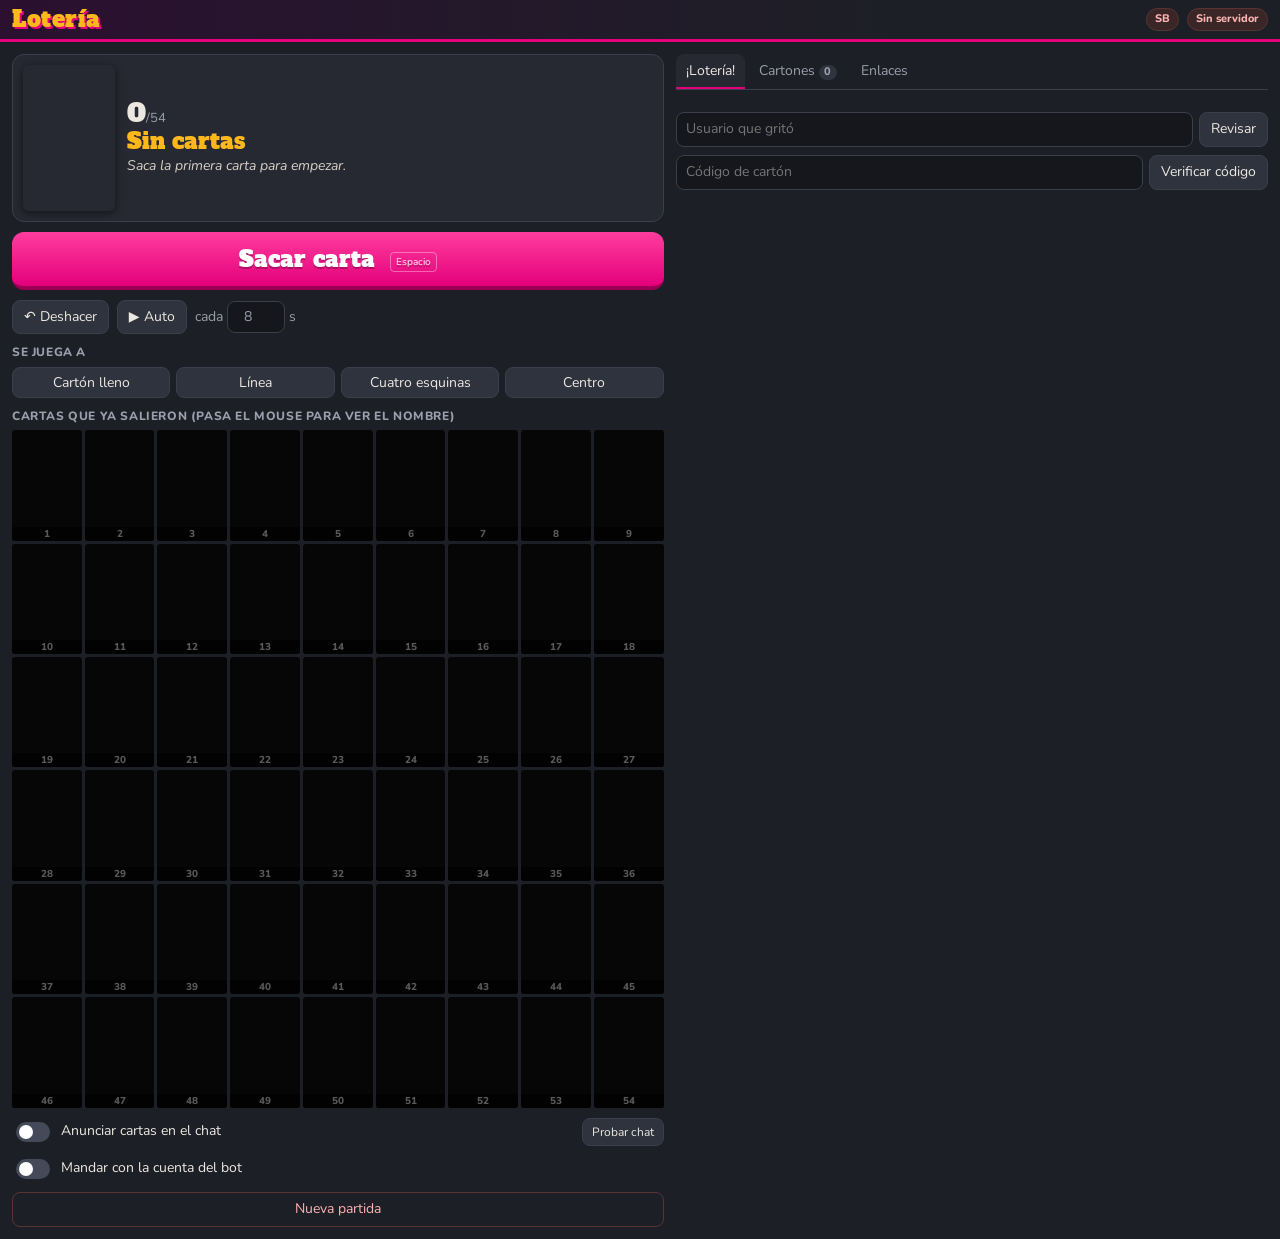
==== index.html @ 20891783 "Add files via upload" ====
<!doctype html>
<html lang="es">
<head>
  <meta charset="utf-8">
  <meta name="viewport" content="width=device-width, initial-scale=1">
  <title>Lotería · Control</title>
  <link rel="icon" href="data:image/svg+xml,<svg xmlns='http://www.w3.org/2000/svg' viewBox='0 0 100 100'><text y='.9em' font-size='90'>🎴</text></svg>">
  <link rel="preconnect" href="https://fonts.googleapis.com">
  <link rel="preconnect" href="https://fonts.gstatic.com" crossorigin>
  <link rel="stylesheet" href="https://fonts.googleapis.com/css2?family=Alfa+Slab+One&family=Nunito:wght@400;600;800&display=swap">
  <link rel="stylesheet" href="dock.css">
</head>
<body>
  <header class="barra">
    <h1>Lotería</h1>
    <span id="modo-actual" class="modo-actual"></span>
    <span class="espacio"></span>
    <span id="pill-sb" class="pill" title="Streamer.bot">SB</span>
    <span id="pill-enlace" class="pill" title="Servidor local">Servidor</span>
  </header>

  <main class="dock">
    <section class="col col-juego" aria-label="Juego">
      <div class="actual" id="actual">
        <div class="actual-img"><img id="actual-img" alt="" hidden></div>
        <div class="actual-texto">
          <div class="contador"><b id="cuenta">0</b><span>/54</span></div>
          <div id="actual-nombre" class="actual-nombre">Sin cartas</div>
          <div id="actual-verso" class="actual-verso">Saca la primera carta para empezar.</div>
        </div>
      </div>

      <button id="btn-sacar" class="btn-sacar">Sacar carta <kbd>Espacio</kbd></button>

      <div class="fila">
        <button id="btn-deshacer" title="Regresa la última carta al mazo">↶ Deshacer</button>
        <button id="btn-auto" class="toggle" aria-pressed="false">▶ Auto</button>
        <label class="segundos" title="Segundos entre cartas">cada <input id="auto-seg" type="number" min="5" max="600" step="1" value="8"> s</label>
        <span id="auto-cuenta" class="sutil"></span>
      </div>

      <div class="bloque">
        <div class="bloque-titulo">Se juega a</div>
        <div class="modos" id="modos" role="radiogroup" aria-label="Modo de juego"></div>
      </div>

      <div class="bloque">
        <div class="bloque-titulo">Cartas que ya salieron <span class="sutil">(pasa el mouse para ver el nombre)</span></div>
        <div id="tablero" class="tablero"></div>
      </div>

      <div class="fila">
        <label class="interruptor"><input type="checkbox" id="chk-anunciar"><span>Anunciar cartas en el chat</span></label>
        <span class="espacio"></span>
        <button id="btn-probar" class="chico" title="Manda un mensaje de prueba al chat">Probar chat</button>
      </div>
      <label class="interruptor" title="Usa la cuenta de bot conectada en Streamer.bot (Platforms → Twitch → Accounts)"><input type="checkbox" id="chk-bot"><span>Mandar con la cuenta del bot</span></label>
      <p id="sb-error" class="sb-error" role="alert" hidden></p>

      <button id="btn-barajar" class="peligro">Nueva partida</button>
    </section>

    <section class="col col-gente" aria-label="Jugadores">
      <nav class="tabs" role="tablist">
        <button class="tab" data-vista="reclamos" role="tab">¡Lotería! <span id="badge-reclamos" class="badge" hidden></span></button>
        <button class="tab" data-vista="cartones" role="tab">Cartones <span id="badge-cartones" class="badge"></span></button>
        <button class="tab" data-vista="enlaces" role="tab">Enlaces</button>
      </nav>

      <div class="vista" id="vista-reclamos">
        <div id="ganadores"></div>
        <form class="mini-form" id="form-reclamar">
          <input id="in-reclamar" placeholder="Usuario que gritó" autocomplete="off">
          <button>Revisar</button>
        </form>
        <form class="mini-form" id="form-verificar">
          <input id="in-verificar" placeholder="Código de cartón" autocomplete="off" maxlength="8">
          <button>Verificar código</button>
        </form>
        <div id="resultado-manual" class="resultado" hidden></div>
        <ul id="lista-reclamos" class="lista"></ul>
      </div>

      <div class="vista" id="vista-cartones" hidden>
        <form class="mini-form" id="form-carton">
          <input id="in-carton" placeholder="Usuario de Twitch" autocomplete="off">
          <button>Dar cartón</button>
        </form>
        <label class="interruptor chico"><input type="checkbox" id="chk-avisar-carton" checked><span>Avisarle en el chat</span></label>
        <ul id="lista-cartones" class="lista"></ul>
      </div>

      <div class="vista" id="vista-enlaces" hidden>
        <p class="ayuda">Copia estas direcciones en OBS. Todo corre en tu compu.</p>
        <label class="enlace">Overlay (Browser Source 1920×1080)<input readonly id="url-overlay"></label>
        <label class="enlace">Tu usuario de Twitch (para tu propio cartón)<input id="in-mi-usuario" placeholder="p. ej. DiscoPeligro" autocomplete="off"></label>
        <label class="enlace">Tu cartón para OBS (solo se ve, Browser Source)<input readonly id="url-carton-obs" placeholder="Escribe tu usuario arriba"></label>
        <label class="enlace">Cartón para jugar desde el navegador<input readonly id="url-carton"></label>
        <label class="enlace">Cartón público para la audiencia<input readonly id="url-publico" placeholder="Configura urlCartonPublico en datos/config.json"></label>
        <p class="ayuda">Opciones del overlay: <code>?lado=izq</code>, <code>&amp;historial=5</code>, <code>&amp;escala=0.8</code>, <code>&amp;ocultarTras=12</code></p>
      </div>
    </section>
  </main>

  <script type="module" src="dock.js"></script>
</body>
</html>
---- dock.css ----
:root {
  --fondo: #1d1f26;
  --panel: #262932;
  --panel-2: #2f333e;
  --borde: #3a3f4b;
  --texto: #ece8e1;
  --sutil: #9a9fab;
  --rosa: #e4007c;
  --rosa-2: #ff3d9d;
  --amarillo: #ffb81c;
  --verde: #22b573;
  --rojo: #ef4b4b;
  --radio: 8px;
  --titulo: 'Alfa Slab One', 'Rockwell', Georgia, serif;
  --cuerpo: 'Nunito', 'Segoe UI', system-ui, sans-serif;
  color-scheme: dark;
}

* { box-sizing: border-box; }
html, body { margin: 0; }
body {
  background: var(--fondo);
  color: var(--texto);
  font: 14px/1.35 var(--cuerpo);
  min-width: 260px;
}

button, input { font: inherit; color: inherit; }
button {
  background: var(--panel-2);
  border: 1px solid var(--borde);
  border-radius: var(--radio);
  padding: 7px 11px;
  cursor: pointer;
  white-space: nowrap;
}
button:hover { border-color: #56607a; background: #363b48; }
button:active { transform: translateY(1px); }
button:disabled { opacity: .45; cursor: default; transform: none; }
button:focus-visible, input:focus-visible { outline: 2px solid var(--amarillo); outline-offset: 1px; }
input {
  background: #15171c;
  border: 1px solid var(--borde);
  border-radius: var(--radio);
  padding: 7px 9px;
  min-width: 0;
}

kbd {
  font: 600 10px/1 var(--cuerpo);
  border: 1px solid rgba(255,255,255,.45);
  border-radius: 4px;
  padding: 2px 5px;
  margin-left: 8px;
  vertical-align: 2px;
  opacity: .8;
}

.sutil { color: var(--sutil); font-size: 12px; }
.espacio { flex: 1; }
[hidden] { display: none !important; }

/* ---------------------------------------------------------------- barra */
.barra {
  display: flex; align-items: center; gap: 8px;
  padding: 8px 12px;
  background: linear-gradient(90deg, #2b1030, #1d1f26 70%);
  border-bottom: 3px solid var(--rosa);
  position: sticky; top: 0; z-index: 5;
}
.barra h1 {
  margin: 0;
  font: 22px/1 var(--titulo);
  letter-spacing: .5px;
  color: var(--amarillo);
  text-shadow: 2px 2px 0 var(--rosa);
}
.modo-actual { font-size: 12px; color: var(--sutil); }
.pill {
  font-size: 11px; font-weight: 800;
  padding: 3px 8px; border-radius: 99px;
  background: #3a2626; color: #ffb3b3;
  border: 1px solid #5a3434;
}
.pill.ok { background: #1f3a2d; color: #9ff0c6; border-color: #2d5a43; }
.pill.aviso { background: #3d3212; color: #ffd98a; border-color: #6b561c; }
.sb-error {
  margin: 0; padding: 8px 10px; font-size: 12px;
  background: #3d3212; color: #ffe2a6;
  border-left: 4px solid var(--amarillo); border-radius: var(--radio);
}

/* ---------------------------------------------------------------- layout */
.dock { display: grid; gap: 12px; padding: 12px; }
@media (min-width: 720px) {
  .dock { grid-template-columns: minmax(300px, 1.1fr) minmax(280px, 1fr); align-items: start; }
}
.col { display: flex; flex-direction: column; gap: 10px; min-width: 0; }

.fila { display: flex; align-items: center; gap: 8px; flex-wrap: wrap; }
.bloque { display: flex; flex-direction: column; gap: 6px; }
.bloque-titulo { font-size: 12px; font-weight: 800; text-transform: uppercase; letter-spacing: .6px; color: var(--sutil); }

/* ---------------------------------------------------------------- carta actual */
.actual {
  display: grid; grid-template-columns: 92px 1fr; gap: 12px; align-items: center;
  background: var(--panel); border: 1px solid var(--borde); border-radius: 12px;
  padding: 10px;
}
.actual-img {
  width: 92px; aspect-ratio: 600 / 950;
  border-radius: 6px;
  background: url('cartas/min/reverso.jpg') center / cover;
  box-shadow: 0 2px 8px rgba(0,0,0,.5);
  overflow: hidden;
}
.actual-img img { width: 100%; height: 100%; object-fit: cover; display: block; }
.actual.nueva .actual-img { animation: salta .45s cubic-bezier(.2,1.6,.4,1); }
@keyframes salta { from { transform: scale(.7) rotate(-6deg); } to { transform: none; } }

.contador { font: 13px var(--cuerpo); color: var(--sutil); }
.contador b { font: 26px/1 var(--titulo); color: var(--texto); }
.actual-nombre { font: 22px/1.1 var(--titulo); color: var(--amarillo); margin: 2px 0 4px; }
.actual-verso { font-style: italic; color: #d6d0c6; }

.btn-sacar {
  font: 22px/1 var(--titulo);
  padding: 16px;
  background: linear-gradient(180deg, var(--rosa-2), var(--rosa));
  border: 0;
  border-bottom: 4px solid #9c0055;
  color: #fff;
  text-shadow: 0 2px 0 rgba(0,0,0,.25);
  border-radius: 12px;
}
.btn-sacar:hover { background: linear-gradient(180deg, #ff5aad, #f0088a); }
.btn-sacar:active { border-bottom-width: 2px; transform: translateY(2px); }

.toggle[aria-pressed="true"] { background: var(--verde); border-color: var(--verde); color: #06140d; font-weight: 800; }
.segundos { display: inline-flex; align-items: center; gap: 4px; color: var(--sutil); }
.segundos input { width: 58px; text-align: center; padding: 6px 4px; }

.chico { padding: 5px 9px; font-size: 12px; }
.peligro { background: transparent; border-color: #5a3434; color: #ffb3b3; }
.peligro:hover { background: #3a2626; border-color: var(--rojo); }
.peligro.confirmar { background: var(--rojo); color: #fff; border-color: var(--rojo); font-weight: 800; }

/* ---------------------------------------------------------------- modos */
.modos { display: grid; grid-template-columns: repeat(auto-fit, minmax(88px, 1fr)); gap: 6px; }
.modo { white-space: normal; line-height: 1.1; padding: 7px 6px; }
.modo[aria-checked="true"] { background: var(--amarillo); border-color: var(--amarillo); color: #2a1a00; font-weight: 800; }

/* ---------------------------------------------------------------- tablero de 54 */
.tablero { display: grid; grid-template-columns: repeat(9, 1fr); gap: 3px; }
.celda {
  position: relative;
  aspect-ratio: 600 / 950;
  border-radius: 3px;
  overflow: hidden;
  background: #111 center / cover;
  filter: grayscale(1) brightness(.35);
  transition: filter .3s;
}
.celda span {
  position: absolute; left: 0; right: 0; bottom: 0;
  font: 800 10px/1.4 var(--cuerpo); text-align: center;
  background: rgba(0,0,0,.65); color: #fff;
}
.celda.salio { filter: none; }
.celda.ultima { outline: 2px solid var(--amarillo); outline-offset: 1px; z-index: 1; }

/* ---------------------------------------------------------------- interruptor */
.interruptor { display: inline-flex; align-items: center; gap: 8px; cursor: pointer; user-select: none; }
.interruptor input { appearance: none; width: 34px; height: 20px; border-radius: 99px; background: #444a57; position: relative; border: 0; padding: 0; cursor: pointer; flex: none; }
.interruptor input::after { content: ''; position: absolute; top: 3px; left: 3px; width: 14px; height: 14px; border-radius: 50%; background: #fff; transition: left .15s; }
.interruptor input:checked { background: var(--verde); }
.interruptor input:checked::after { left: 17px; }
.interruptor.chico { font-size: 12px; color: var(--sutil); }

/* ---------------------------------------------------------------- pestañas */
.tabs { display: flex; gap: 4px; border-bottom: 1px solid var(--borde); }
.tab { border: 0; border-radius: var(--radio) var(--radio) 0 0; background: transparent; color: var(--sutil); padding: 8px 10px; }
.tab.activa { background: var(--panel); color: var(--texto); box-shadow: inset 0 -2px 0 var(--rosa); }
.badge { display: inline-block; min-width: 18px; padding: 0 5px; border-radius: 99px; background: var(--panel-2); font-size: 11px; font-weight: 800; text-align: center; }
.badge.alerta { background: var(--rosa); color: #fff; }
.vista { display: flex; flex-direction: column; gap: 8px; padding-top: 4px; }

.mini-form { display: flex; gap: 6px; }
.mini-form input { flex: 1; }

.resultado { padding: 8px 10px; border-radius: var(--radio); background: var(--panel); border-left: 4px solid var(--sutil); }
.resultado.bien { border-color: var(--verde); }
.resultado.mal { border-color: var(--rojo); }

.lista { list-style: none; margin: 0; padding: 0; display: flex; flex-direction: column; gap: 6px; }
.lista li {
  display: grid; grid-template-columns: auto 1fr auto; gap: 8px; align-items: center;
  background: var(--panel); border: 1px solid var(--borde); border-radius: var(--radio);
  padding: 7px 9px;
}
.lista .icono { font-size: 16px; width: 20px; text-align: center; }
.lista .quien { font-weight: 800; overflow-wrap: anywhere; }
.lista .detalle { font-size: 12px; color: var(--sutil); overflow-wrap: anywhere; }
.lista .acciones { display: flex; gap: 4px; }
.lista li.valido { border-color: #2d5a43; background: #1c2d25; }
.lista .vacio { display: block; text-align: center; color: var(--sutil); background: transparent; border-style: dashed; }
.codigo { font: 800 12px/1 ui-monospace, Consolas, monospace; letter-spacing: 1px; background: #15171c; padding: 3px 6px; border-radius: 4px; }

.ganador {
  background: linear-gradient(90deg, #5c3a00, #2a1a00);
  border: 1px solid var(--amarillo);
  border-radius: var(--radio);
  padding: 10px 12px;
  margin-bottom: 4px;
}
.ganador b { font: 18px var(--titulo); color: var(--amarillo); }

.enlace { display: flex; flex-direction: column; gap: 4px; font-size: 12px; color: var(--sutil); }
.enlace input { color: var(--texto); font: 12px ui-monospace, Consolas, monospace; }
.ayuda { margin: 0; font-size: 12px; color: var(--sutil); }
code { font: 12px ui-monospace, Consolas, monospace; background: #15171c; padding: 1px 4px; border-radius: 3px; }

.aviso {
  position: fixed; left: 50%; bottom: 14px; transform: translateX(-50%);
  background: #111; border: 1px solid var(--borde); border-radius: var(--radio);
  padding: 8px 14px; z-index: 20; max-width: calc(100% - 24px);
  box-shadow: 0 6px 20px rgba(0,0,0,.5);
}
.aviso.mal { border-color: var(--rojo); }
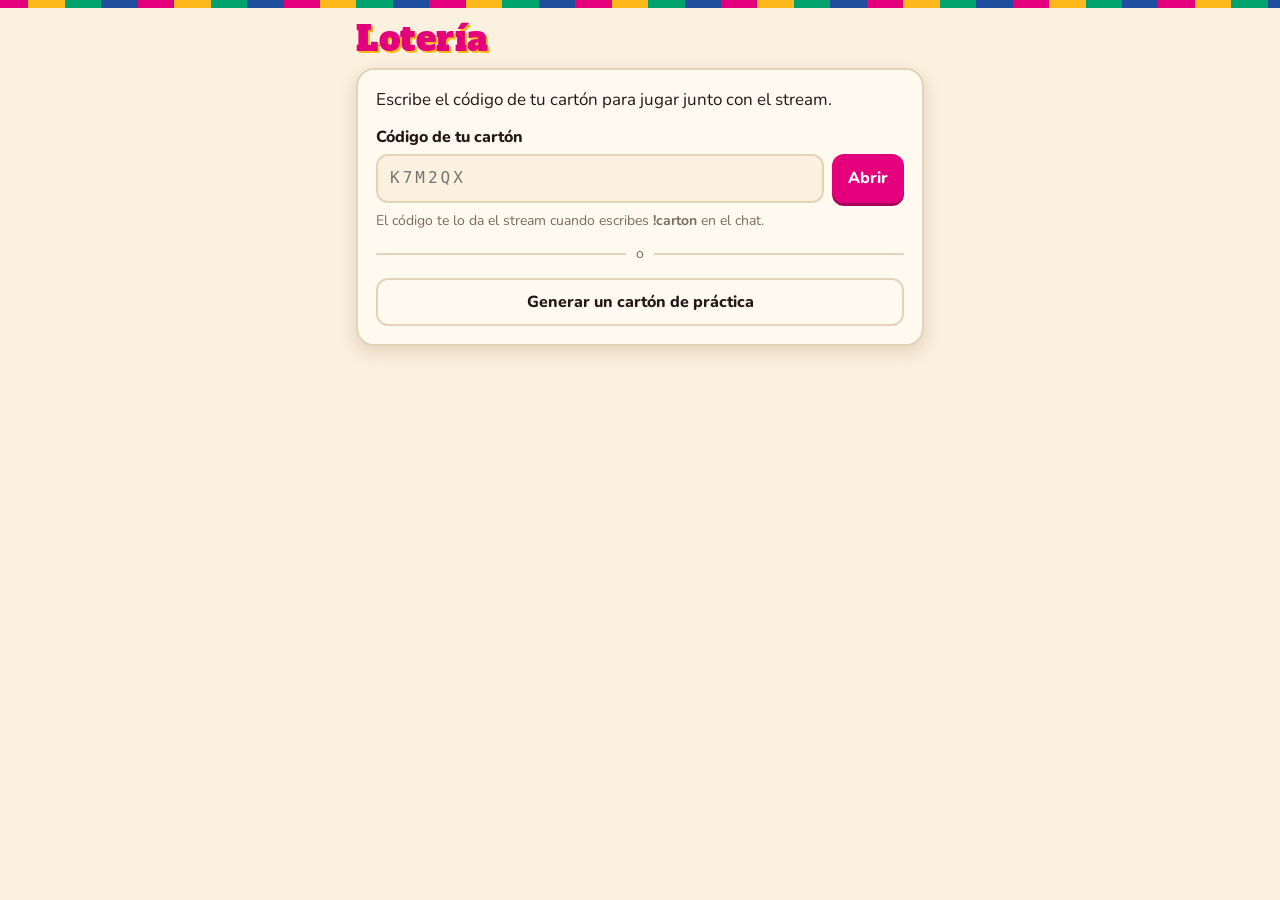
==== commit ae705816: "La Cupido en la 26, raiz que manda al carton - La carta 26 ahora es La Cupido (arte propio) en vez d" ====
--- a/index.html
+++ b/index.html
@@ -1,107 +1,5 @@
-<!doctype html>
-<html lang="es">
-<head>
-  <meta charset="utf-8">
-  <meta name="viewport" content="width=device-width, initial-scale=1">
-  <title>Lotería · Control</title>
-  <link rel="icon" href="data:image/svg+xml,<svg xmlns='http://www.w3.org/2000/svg' viewBox='0 0 100 100'><text y='.9em' font-size='90'>🎴</text></svg>">
-  <link rel="preconnect" href="https://fonts.googleapis.com">
-  <link rel="preconnect" href="https://fonts.gstatic.com" crossorigin>
-  <link rel="stylesheet" href="https://fonts.googleapis.com/css2?family=Alfa+Slab+One&family=Nunito:wght@400;600;800&display=swap">
-  <link rel="stylesheet" href="dock.css">
-</head>
-<body>
-  <header class="barra">
-    <h1>Lotería</h1>
-    <span id="modo-actual" class="modo-actual"></span>
-    <span class="espacio"></span>
-    <span id="pill-sb" class="pill" title="Streamer.bot">SB</span>
-    <span id="pill-enlace" class="pill" title="Servidor local">Servidor</span>
-  </header>
-
-  <main class="dock">
-    <section class="col col-juego" aria-label="Juego">
-      <div class="actual" id="actual">
-        <div class="actual-img"><img id="actual-img" alt="" hidden></div>
-        <div class="actual-texto">
-          <div class="contador"><b id="cuenta">0</b><span>/54</span></div>
-          <div id="actual-nombre" class="actual-nombre">Sin cartas</div>
-          <div id="actual-verso" class="actual-verso">Saca la primera carta para empezar.</div>
-        </div>
-      </div>
-
-      <button id="btn-sacar" class="btn-sacar">Sacar carta <kbd>Espacio</kbd></button>
-
-      <div class="fila">
-        <button id="btn-deshacer" title="Regresa la última carta al mazo">↶ Deshacer</button>
-        <button id="btn-auto" class="toggle" aria-pressed="false">▶ Auto</button>
-        <label class="segundos" title="Segundos entre cartas">cada <input id="auto-seg" type="number" min="5" max="600" step="1" value="8"> s</label>
-        <span id="auto-cuenta" class="sutil"></span>
-      </div>
-
-      <div class="bloque">
-        <div class="bloque-titulo">Se juega a</div>
-        <div class="modos" id="modos" role="radiogroup" aria-label="Modo de juego"></div>
-      </div>
-
-      <div class="bloque">
-        <div class="bloque-titulo">Cartas que ya salieron <span class="sutil">(pasa el mouse para ver el nombre)</span></div>
-        <div id="tablero" class="tablero"></div>
-      </div>
-
-      <div class="fila">
-        <label class="interruptor"><input type="checkbox" id="chk-anunciar"><span>Anunciar cartas en el chat</span></label>
-        <span class="espacio"></span>
-        <button id="btn-probar" class="chico" title="Manda un mensaje de prueba al chat">Probar chat</button>
-      </div>
-      <label class="interruptor" title="Usa la cuenta de bot conectada en Streamer.bot (Platforms → Twitch → Accounts)"><input type="checkbox" id="chk-bot"><span>Mandar con la cuenta del bot</span></label>
-      <p id="sb-error" class="sb-error" role="alert" hidden></p>
-
-      <button id="btn-barajar" class="peligro">Nueva partida</button>
-    </section>
-
-    <section class="col col-gente" aria-label="Jugadores">
-      <nav class="tabs" role="tablist">
-        <button class="tab" data-vista="reclamos" role="tab">¡Lotería! <span id="badge-reclamos" class="badge" hidden></span></button>
-        <button class="tab" data-vista="cartones" role="tab">Cartones <span id="badge-cartones" class="badge"></span></button>
-        <button class="tab" data-vista="enlaces" role="tab">Enlaces</button>
-      </nav>
-
-      <div class="vista" id="vista-reclamos">
-        <div id="ganadores"></div>
-        <form class="mini-form" id="form-reclamar">
-          <input id="in-reclamar" placeholder="Usuario que gritó" autocomplete="off">
-          <button>Revisar</button>
-        </form>
-        <form class="mini-form" id="form-verificar">
-          <input id="in-verificar" placeholder="Código de cartón" autocomplete="off" maxlength="8">
-          <button>Verificar código</button>
-        </form>
-        <div id="resultado-manual" class="resultado" hidden></div>
-        <ul id="lista-reclamos" class="lista"></ul>
-      </div>
-
-      <div class="vista" id="vista-cartones" hidden>
-        <form class="mini-form" id="form-carton">
-          <input id="in-carton" placeholder="Usuario de Twitch" autocomplete="off">
-          <button>Dar cartón</button>
-        </form>
-        <label class="interruptor chico"><input type="checkbox" id="chk-avisar-carton" checked><span>Avisarle en el chat</span></label>
-        <ul id="lista-cartones" class="lista"></ul>
-      </div>
-
-      <div class="vista" id="vista-enlaces" hidden>
-        <p class="ayuda">Copia estas direcciones en OBS. Todo corre en tu compu.</p>
-        <label class="enlace">Overlay (Browser Source 1920×1080)<input readonly id="url-overlay"></label>
-        <label class="enlace">Tu usuario de Twitch (para tu propio cartón)<input id="in-mi-usuario" placeholder="p. ej. DiscoPeligro" autocomplete="off"></label>
-        <label class="enlace">Tu cartón para OBS (solo se ve, Browser Source)<input readonly id="url-carton-obs" placeholder="Escribe tu usuario arriba"></label>
-        <label class="enlace">Cartón para jugar desde el navegador<input readonly id="url-carton"></label>
-        <label class="enlace">Cartón público para la audiencia<input readonly id="url-publico" placeholder="Configura urlCartonPublico en datos/config.json"></label>
-        <p class="ayuda">Opciones del overlay: <code>?lado=izq</code>, <code>&amp;historial=5</code>, <code>&amp;escala=0.8</code>, <code>&amp;ocultarTras=12</code></p>
-      </div>
-    </section>
-  </main>
-
-  <script type="module" src="dock.js"></script>
-</body>
-</html>
+<!doctype html>
+<html lang="es"><head><meta charset="utf-8"><title>Lotería</title>
+<script>location.replace('carton.html' + location.hash);</script>
+<meta http-equiv="refresh" content="0; url=carton.html">
+</head><body><a href="carton.html">Abrir mi cartón</a></body></html>
